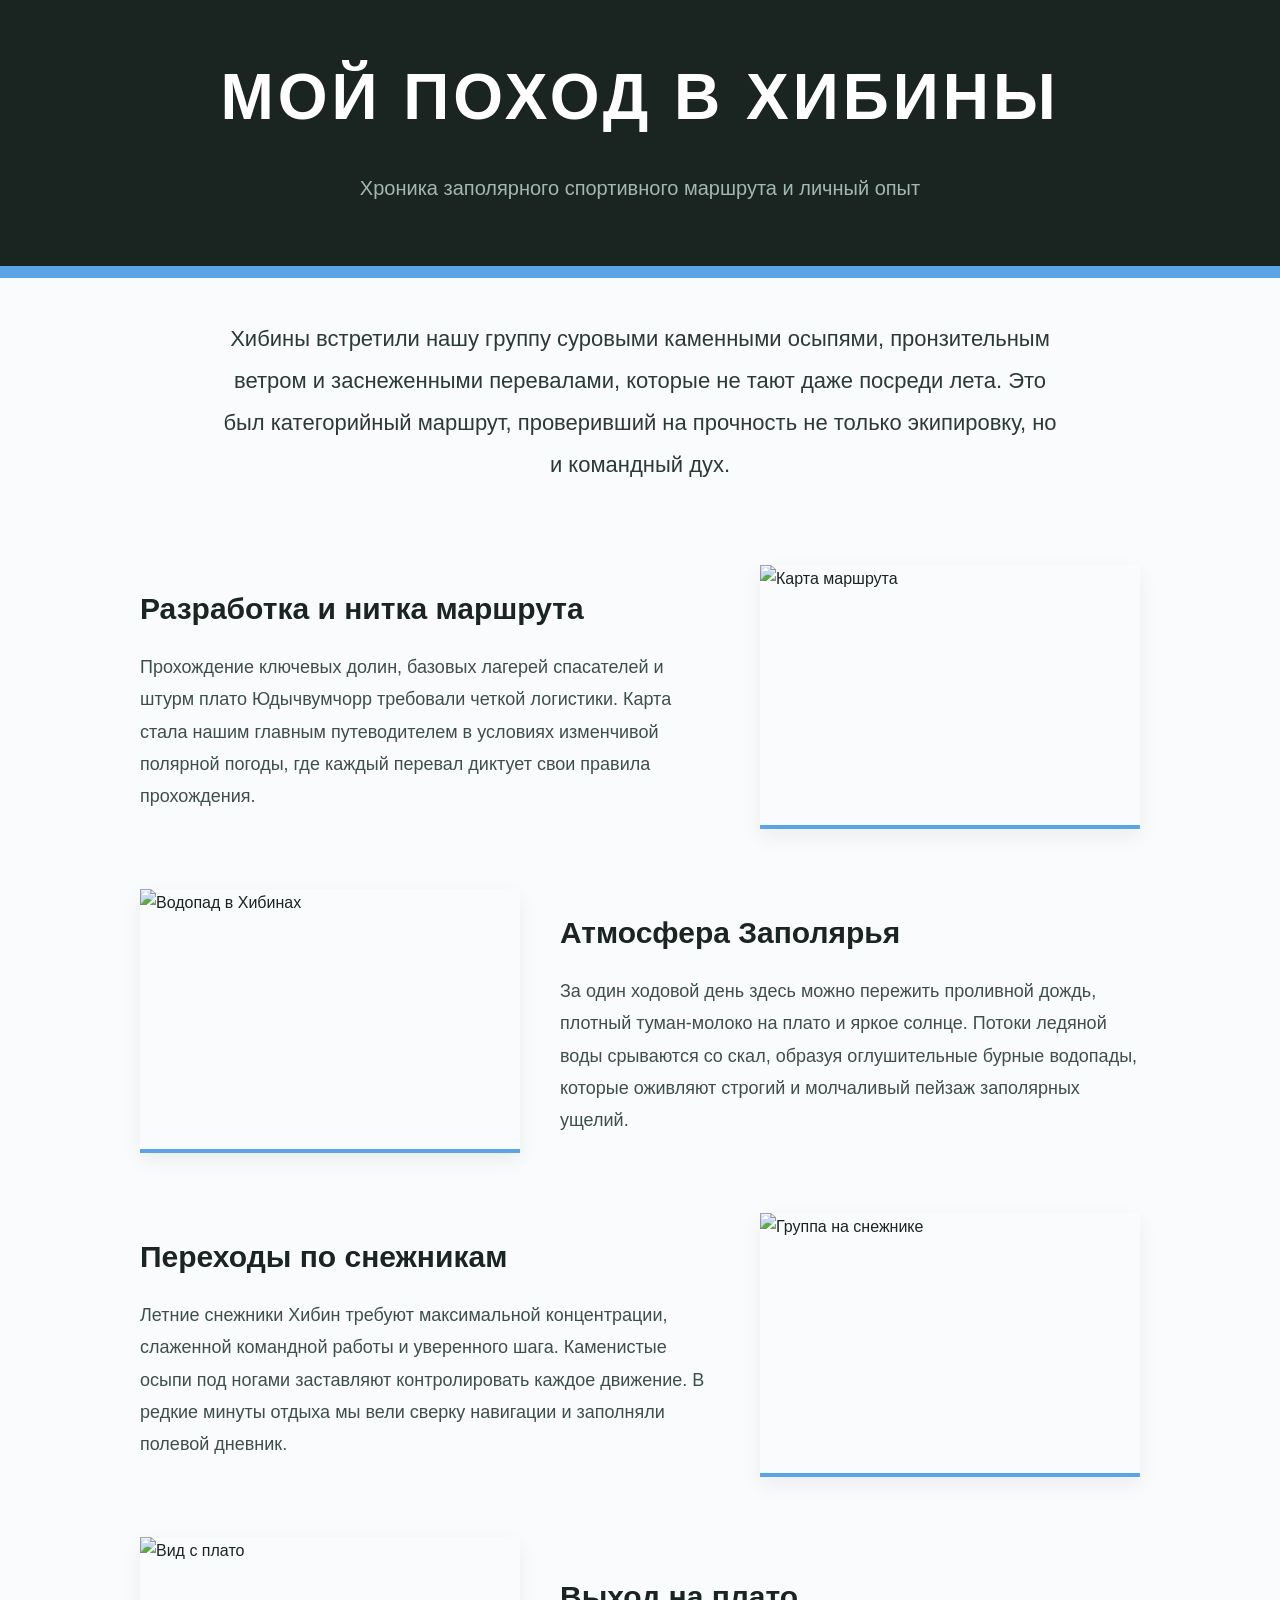
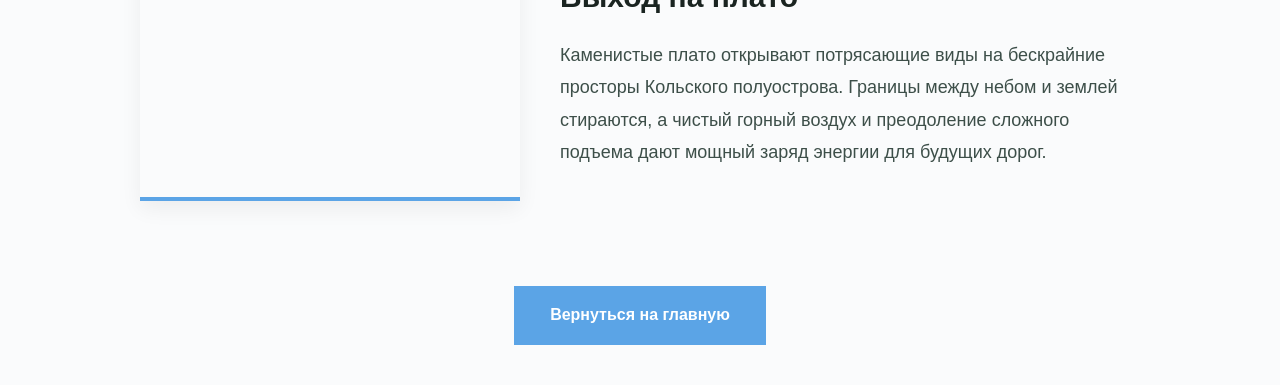
==== page2.html @ 09b4f34b "Add files via upload" ====
<!DOCTYPE html>
<html lang="ru">
<head>
    <meta charset="UTF-8">
    <meta name="viewport" content="width=device-width, initial-scale=1.0">
    <title>Мой поход в Хибины — Дневник маршрута</title>
    <link rel="stylesheet" href="2style.css">
</head>
<body>

<!-- Компактная шапка в едином стиле сайта, но в светло-голубом цвете -->
<header class="altay-header light-blue">
    <div class="header-overlay">
        <h1>Мой поход в Хибины</h1>
        <p class="header-subtitle">Хроника заполярного спортивного маршрута и личный опыт</p>
    </div>
</header>

<main class="altay-container">

    <!-- Увеличенный вводный текст -->
    <p class="intro-text large-font">
        Хибины встретили нашу группу суровыми каменными осыпями, пронзительным ветром и заснеженными перевалами, которые не тают даже посреди лета. Это был категорийный маршрут, проверивший на прочность не только экипировку, но и командный дух.
    </p>

    <!-- Компактные блоки: текст + уменьшенные фото с чередованием сторон -->
    <div class="journal-container">

        <!-- Блок 1: Текст слева, фото справа -->
        <section class="journal-row">
            <div class="journal-text">
                <h2>Разработка и нитка маршрута</h2>
                <p>
                    Прохождение ключевых долин, базовых лагерей спасателей и штурм плато Юдычвумчорр требовали четкой логистики. Карта стала нашим главным путеводителем в условиях изменчивой полярной погоды, где каждый перевал диктует свои правила прохождения.
                </p>
            </div>
            <div class="journal-media-small">
                <img src="2к1.webp" alt="Карта маршрута">
            </div>
        </section>

        <!-- Блок 2: Фото слева, текст справа -->
        <section class="journal-row reverse">
            <div class="journal-text">
                <h2>Атмосфера Заполярья</h2>
                <p>
                    За один ходовой день здесь можно пережить проливной дождь, плотный туман-молоко на плато и яркое солнце. Потоки ледяной воды срываются со скал, образуя оглушительные бурные водопады, которые оживляют строгий и молчаливый пейзаж заполярных ущелий.
                </p>
            </div>
            <div class="journal-media-small">
                <img src="photo_2023-10-03_20-58-45.jpg" alt="Водопад в Хибинах">
            </div>
        </section>

        <!-- Блок 3: Текст слева, фото справа -->
        <section class="journal-row">
            <div class="journal-text">
                <h2>Переходы по снежникам</h2>
                <p>
                    Летние снежники Хибин требуют максимальной концентрации, слаженной командной работы и уверенного шага. Каменистые осыпи под ногами заставляют контролировать каждое движение. В редкие минуты отдыха мы вели сверку навигации и заполняли полевой дневник.
                </p>
            </div>
            <div class="journal-media-small">
                <img src="IMG_8060.jpg" alt="Группа на снежнике">
            </div>
        </section>

        <!-- Блок 4: Фото слева, текст справа -->
        <section class="journal-row reverse">
            <div class="journal-text">
                <h2>Выход на плато</h2>
                <p>
                    Каменистые плато открывают потрясающие виды на бескрайние просторы Кольского полуострова. Границы между небом и землей стираются, а чистый горный воздух и преодоление сложного подъема дают мощный заряд энергии для будущих дорог.
                </p>
            </div>
            <div class="journal-media-small">
                <img src="photo_2023-10-03_20-57-32.jpg" alt="Вид с плато">
            </div>
        </section>

    </div>

    <!-- Кнопка возврата на главную -->
    <div style="text-align: center; margin-top: 60px; margin-bottom: 40px;">
        <a href="index.html" class="card-button light-blue-btn">Вернуться на главную</a>
    </div>

</main>

</body>
</html>
---- 2style.css ----
/* ГЛОБАЛЬНЫЕ СТИЛИ (унаследованы от первой страницы для единообразия) */
body {
    font-family: 'Segoe UI', Tahoma, Geneva, Verdana, sans-serif;
    background-color: #fafbfc;
    color: #1a2421;
    margin: 0;
    padding: 0;
    line-height: 1.8;
}

/* Эпичный главный заголовок-баннер (с адаптацией под светло-голубой стиль) */
.altay-header {
    background-color: #1a2421; /* Благородный темный фон */
    padding: 40px 20px; 
    text-align: center;
}

.altay-header.light-blue {
    border-bottom: 12px solid #5ba4e6; /* Светло-голубая полоса у компактной шапки */
}

.altay-header h1 {
    font-size: 64px;
    color: #ffffff;
    margin: 0;
    text-transform: uppercase;
    letter-spacing: 4px;
    font-weight: 800;
}

.header-subtitle {
    font-size: 20px;
    color: #a3b8b0;
    margin-top: 15px;
    font-weight: 300;
}

/* Крупный читаемый шрифт для вводного абзаца */
.intro-text.large-font {
    font-size: 22px;
    text-align: center;
    max-width: 850px;
    margin: 40px auto 80px auto;
    line-height: 1.9;
    color: #2c3a35;
    font-weight: 300;
}

/* Сетка для рядов с текстом и маленькими фото */
.journal-container {
    max-width: 1000px;
    margin: 40px auto;
    padding: 0 20px; /* Отступы по бокам для аккуратности */
}

.journal-row {
    display: flex;
    align-items: center;
    gap: 40px;
    margin-bottom: 60px;
}

.journal-row.reverse {
    flex-direction: row-reverse;
}

/* Увеличенный размер шрифта для основного текста */
.journal-text {
    flex: 1.4;
    position: relative;
}

.journal-text h2 {
    font-size: 30px; /* Крупный заголовок */
    color: #1a2421;
    margin-top: 0;
    margin-bottom: 15px;
    font-weight: 700;
}

.journal-text p {
    font-size: 18px; /* Увеличенный текст */
    line-height: 1.8;
    color: #3d4f49;
    margin: 0;
}

/* Уменьшенный контейнер для фотографий */
.journal-media-small {
    flex: 1;
    max-width: 380px; /* Ограничиваем ширину картинки */
}

.journal-media-small img {
    width: 100%;
    height: 260px; /* Фиксированная аккуратная высота */
    object-fit: cover;
    display: block;
    border-radius: 0px; /* Строго прямоугольные углы */
    border-bottom: 4px solid #5ba4e6; /* Светло-голубая линия */
    box-shadow: 0 8px 20px rgba(0, 0, 0, 0.06);
    transition: transform 0.4s; /* Плавный интерактив при наведении как на стр. 1 */
}

.journal-media-small img:hover {
    transform: scale(1.02); /* Легкое увеличение */
}

/* Светло-голубая прямоугольная кнопка */
.card-button.light-blue-btn {
    display: inline-block; /* Чтобы правильно работали отступы */
    background-color: #5ba4e6;
    border: 1px solid #5ba4e6;
    color: #ffffff;
    text-decoration: none;
    padding: 14px 35px;
    font-size: 16px;
    font-weight: 600;
    border-radius: 0px; /* Прямые углы */
    margin-top: 25px; /* Отодвигаем от текста сверху */
    transition: background-color 0.3s, border-color 0.3s;
}

.card-button.light-blue-btn:hover {
    background-color: #3f8cd4;
    border-color: #3f8cd4;
}

/* Панорамная галерея внизу (адаптированная под page2) */
.full-width-gallery {
    max-width: 1000px;
    margin: 80px auto 40px auto;
    padding: 0 20px;
    text-align: center;
}

.full-width-gallery img {
    width: 100%;
    height: 500px;
    object-fit: cover;
    border-radius: 0px; /* Прямоугольный стиль страницы page2 */
    border-bottom: 6px solid #5ba4e6; /* Тонкая голубая полоса в тон стилю */
    box-shadow: 0 20px 40px rgba(0,0,0,0.08);
}

.gallery-caption {
    margin-top: 15px;
    font-size: 16px;
    color: #53675c;
    font-style: italic;
}

/* Адаптивность для смартфонов */
@media (max-width: 768px) {
    .altay-header h1 { font-size: 44px; }
    
    .intro-text.large-font {
        font-size: 18px;
        margin-bottom: 40px;
    }

    .journal-row, .journal-row.reverse {
        flex-direction: column;
        gap: 25px;
        margin-bottom: 40px;
    }
    
    .journal-media-small {
        max-width: 100%;
        width: 100%;
    }
    
    .journal-media-small img {
        height: 240px; /* Чуть уменьшаем высоту картинок на мобильных */
    }
    
    .journal-text h2 { font-size: 24px; }
    .journal-text p { font-size: 16px; }
    
    .full-width-gallery img {
        height: 300px; /* Компактная галерея на мобильных */
    }
}
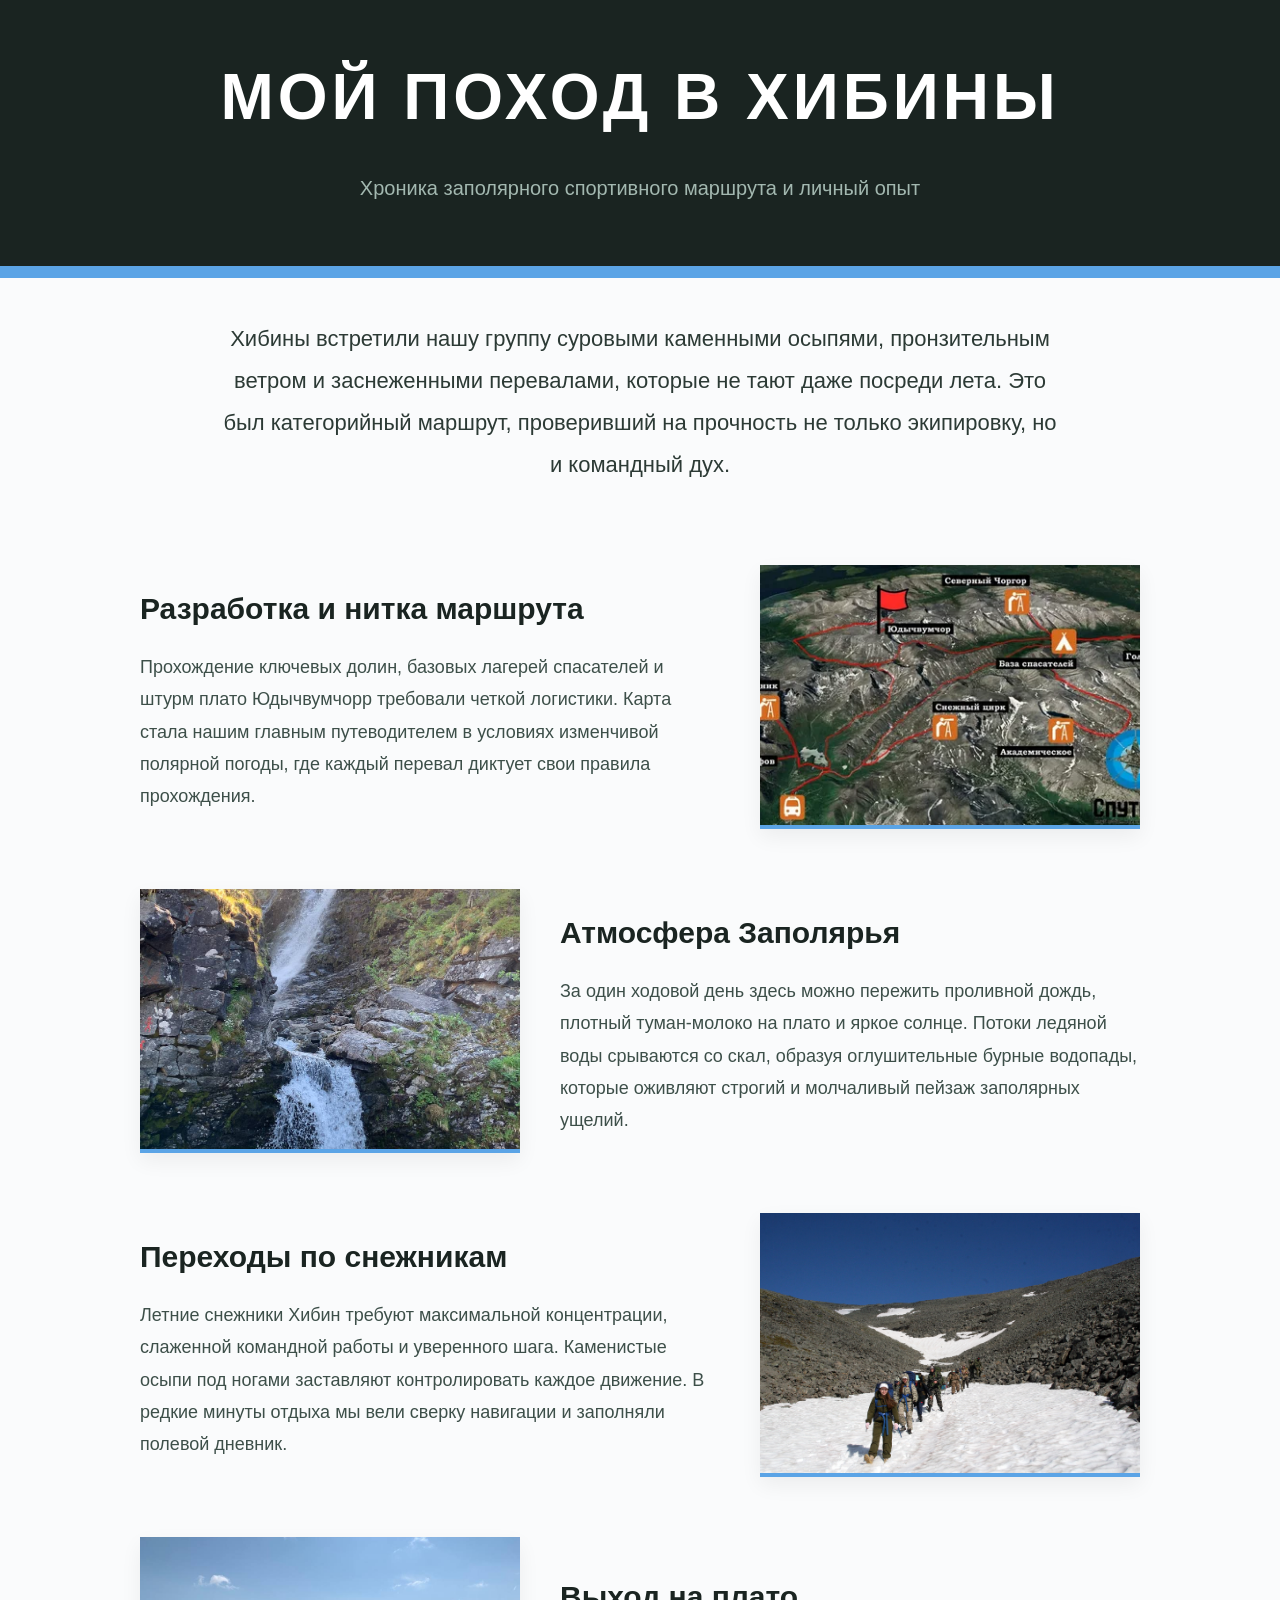
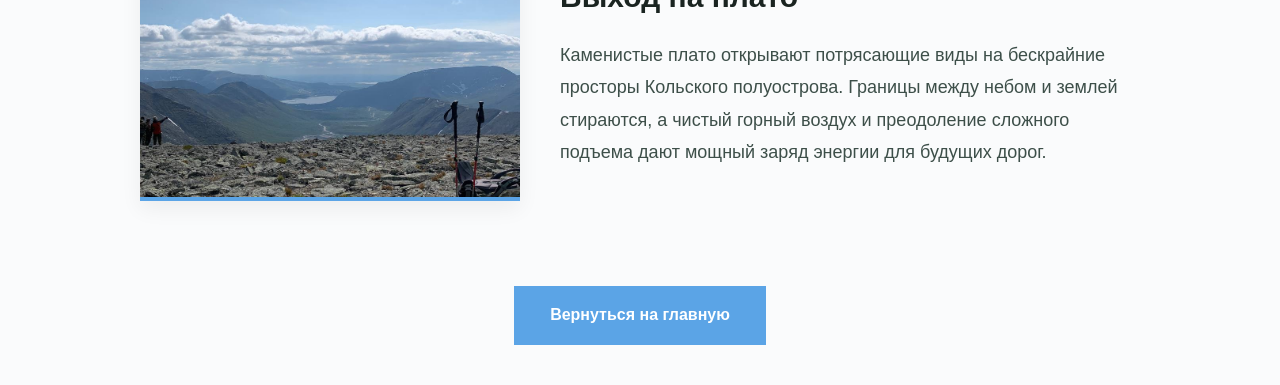
==== commit 0490ef59: "Fix HTML structure and formatting in page2.html" ====
--- a/page2.html
+++ b/page2.html
@@ -8,7 +8,7 @@
 </head>
 <body>
 
-<!-- Компактная шапка в едином стиле сайта, но в светло-голубом цвете -->
+
 <header class="altay-header light-blue">
     <div class="header-overlay">
         <h1>Мой поход в Хибины</h1>
@@ -18,15 +18,13 @@
 
 <main class="altay-container">
 
-    <!-- Увеличенный вводный текст -->
+  
     <p class="intro-text large-font">
         Хибины встретили нашу группу суровыми каменными осыпями, пронзительным ветром и заснеженными перевалами, которые не тают даже посреди лета. Это был категорийный маршрут, проверивший на прочность не только экипировку, но и командный дух.
     </p>
 
-    <!-- Компактные блоки: текст + уменьшенные фото с чередованием сторон -->
     <div class="journal-container">
 
-        <!-- Блок 1: Текст слева, фото справа -->
         <section class="journal-row">
             <div class="journal-text">
                 <h2>Разработка и нитка маршрута</h2>
@@ -39,7 +37,7 @@
             </div>
         </section>
 
-        <!-- Блок 2: Фото слева, текст справа -->
+      
         <section class="journal-row reverse">
             <div class="journal-text">
                 <h2>Атмосфера Заполярья</h2>
@@ -52,7 +50,7 @@
             </div>
         </section>
 
-        <!-- Блок 3: Текст слева, фото справа -->
+    
         <section class="journal-row">
             <div class="journal-text">
                 <h2>Переходы по снежникам</h2>
@@ -80,7 +78,7 @@
 
     </div>
 
-    <!-- Кнопка возврата на главную -->
+  
     <div style="text-align: center; margin-top: 60px; margin-bottom: 40px;">
         <a href="index.html" class="card-button light-blue-btn">Вернуться на главную</a>
     </div>
@@ -88,4 +86,4 @@
 </main>
 
 </body>
-</html>+</html>
